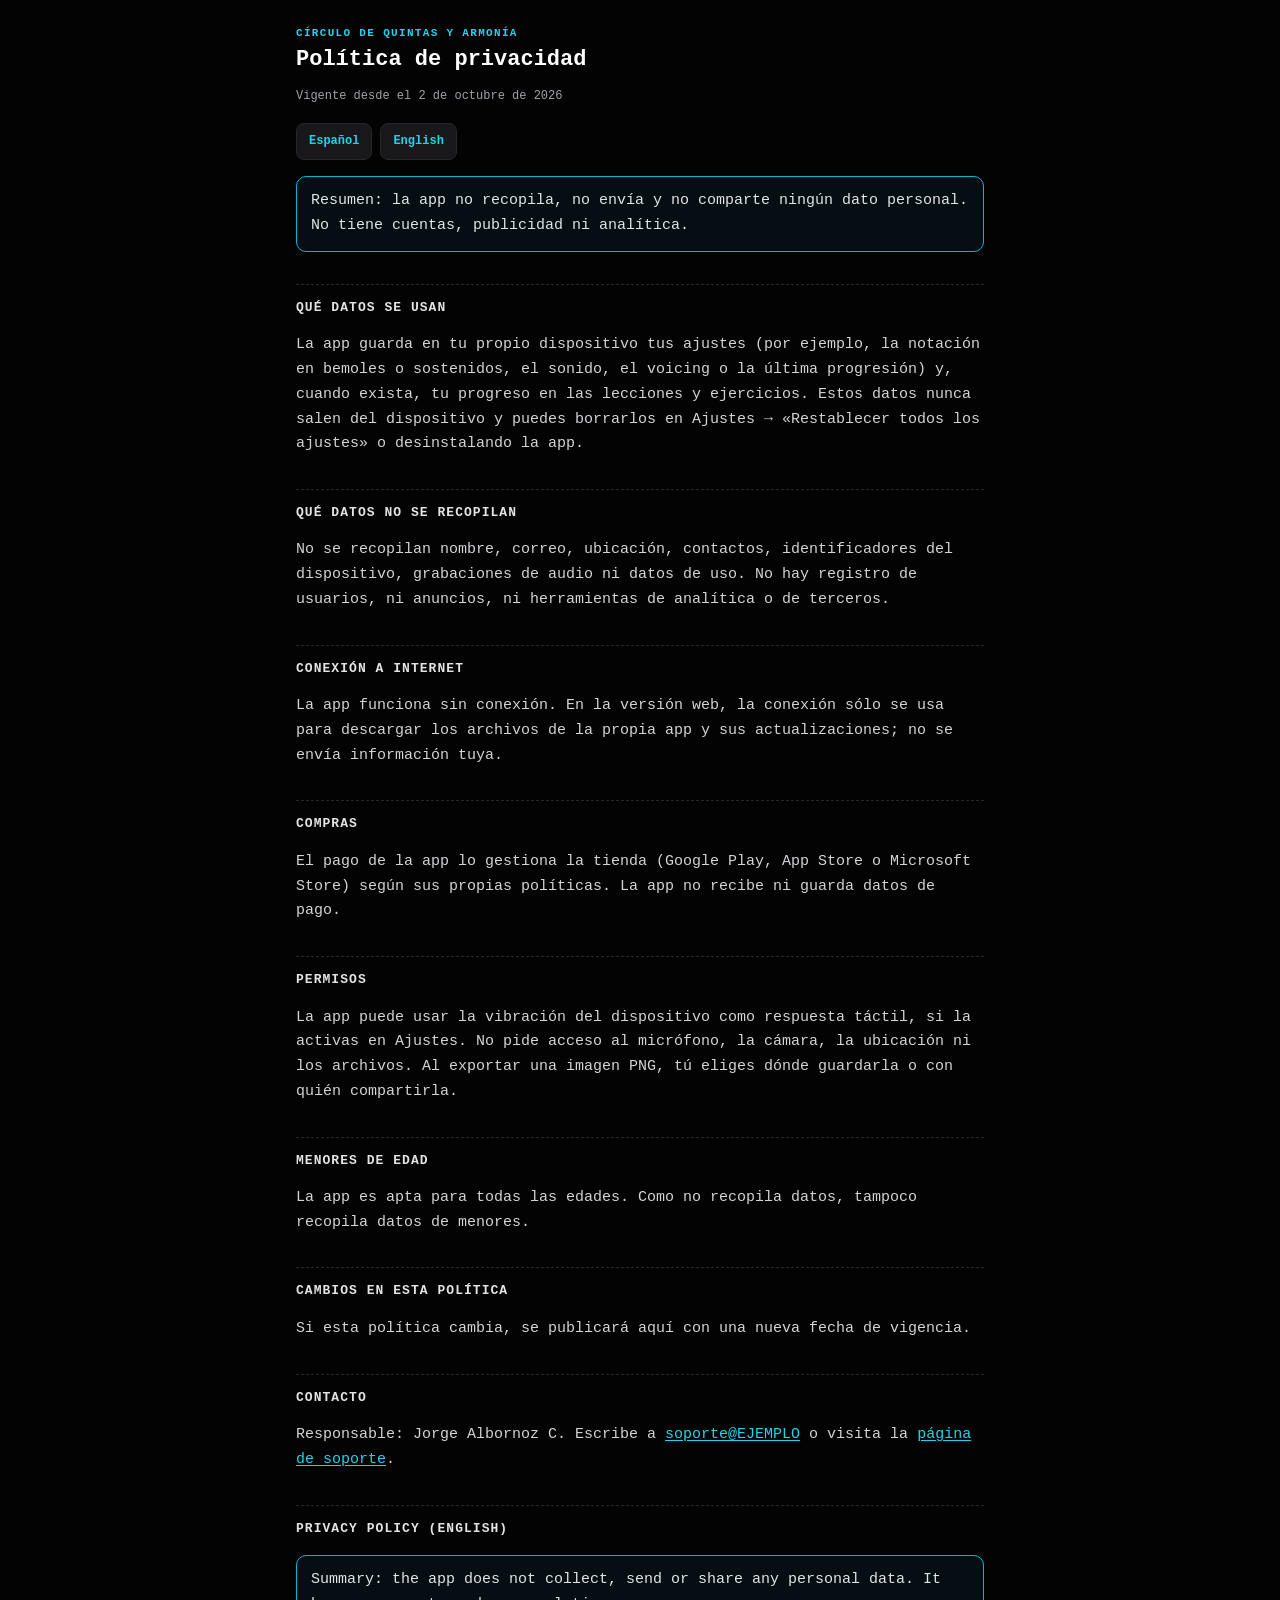
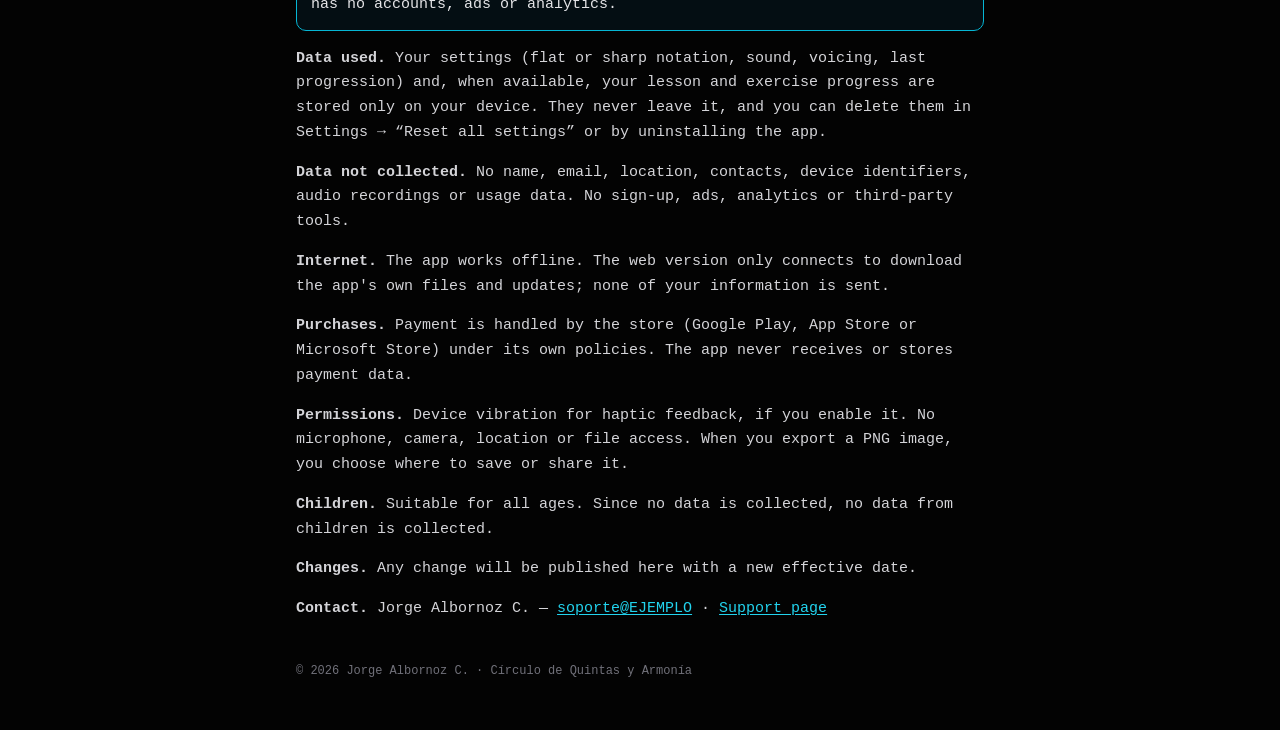
==== legal/privacidad.html @ 40c4ffc7 "Páginas legales desde la app (350a879)" ====
<!DOCTYPE html>
<html lang="es">
<head>
    <meta charset="UTF-8">
    <meta name="viewport" content="width=device-width, initial-scale=1, viewport-fit=cover">
    <meta name="theme-color" content="#030303">
    <title>Política de privacidad · Círculo de Quintas y Armonía</title>
    <link rel="icon" href="../icons/icon.svg" type="image/svg+xml">
    <link rel="stylesheet" href="legal.css">
</head>
<body>
<main>
    <p class="k">Círculo de Quintas y Armonía</p>
    <h1>Política de privacidad</h1>
    <p class="meta">Vigente desde el 2 de octubre de 2026</p>
    <nav class="lang" aria-label="Idioma / Language"><a href="#es" aria-current="true">Español</a><a href="#en" lang="en">English</a></nav>

    <section id="es">
        <p class="card">Resumen: la app no recopila, no envía y no comparte ningún dato personal. No tiene cuentas, publicidad ni analítica.</p>

        <h2>Qué datos se usan</h2>
        <p>La app guarda en tu propio dispositivo tus ajustes (por ejemplo, la notación en bemoles o sostenidos, el sonido, el voicing o la última progresión) y, cuando exista, tu progreso en las lecciones y ejercicios. Estos datos nunca salen del dispositivo y puedes borrarlos en Ajustes → «Restablecer todos los ajustes» o desinstalando la app.</p>

        <h2>Qué datos no se recopilan</h2>
        <p>No se recopilan nombre, correo, ubicación, contactos, identificadores del dispositivo, grabaciones de audio ni datos de uso. No hay registro de usuarios, ni anuncios, ni herramientas de analítica o de terceros.</p>

        <h2>Conexión a internet</h2>
        <p>La app funciona sin conexión. En la versión web, la conexión sólo se usa para descargar los archivos de la propia app y sus actualizaciones; no se envía información tuya.</p>

        <h2>Compras</h2>
        <p>El pago de la app lo gestiona la tienda (Google Play, App Store o Microsoft Store) según sus propias políticas. La app no recibe ni guarda datos de pago.</p>

        <h2>Permisos</h2>
        <p>La app puede usar la vibración del dispositivo como respuesta táctil, si la activas en Ajustes. No pide acceso al micrófono, la cámara, la ubicación ni los archivos. Al exportar una imagen PNG, tú eliges dónde guardarla o con quién compartirla.</p>

        <h2>Menores de edad</h2>
        <p>La app es apta para todas las edades. Como no recopila datos, tampoco recopila datos de menores.</p>

        <h2>Cambios en esta política</h2>
        <p>Si esta política cambia, se publicará aquí con una nueva fecha de vigencia.</p>

        <h2>Contacto</h2>
        <p>Responsable: Jorge Albornoz C. Escribe a <a href="mailto:soporte@EJEMPLO">soporte@EJEMPLO</a> o visita la <a href="soporte.html">página de soporte</a>.</p>
    </section>

    <section id="en" lang="en">
        <h2>Privacy policy (English)</h2>
        <p class="card">Summary: the app does not collect, send or share any personal data. It has no accounts, ads or analytics.</p>
        <p><b>Data used.</b> Your settings (flat or sharp notation, sound, voicing, last progression) and, when available, your lesson and exercise progress are stored only on your device. They never leave it, and you can delete them in Settings → “Reset all settings” or by uninstalling the app.</p>
        <p><b>Data not collected.</b> No name, email, location, contacts, device identifiers, audio recordings or usage data. No sign-up, ads, analytics or third-party tools.</p>
        <p><b>Internet.</b> The app works offline. The web version only connects to download the app's own files and updates; none of your information is sent.</p>
        <p><b>Purchases.</b> Payment is handled by the store (Google Play, App Store or Microsoft Store) under its own policies. The app never receives or stores payment data.</p>
        <p><b>Permissions.</b> Device vibration for haptic feedback, if you enable it. No microphone, camera, location or file access. When you export a PNG image, you choose where to save or share it.</p>
        <p><b>Children.</b> Suitable for all ages. Since no data is collected, no data from children is collected.</p>
        <p><b>Changes.</b> Any change will be published here with a new effective date.</p>
        <p><b>Contact.</b> Jorge Albornoz C. — <a href="mailto:soporte@EJEMPLO">soporte@EJEMPLO</a> · <a href="soporte.html#en">Support page</a></p>
    </section>

    <footer>© 2026 Jorge Albornoz C. · Círculo de Quintas y Armonía</footer>
</main>
</body>
</html>
---- legal/legal.css ----
/* legal.css — Páginas de privacidad y soporte (misma estética que la app: zinc + cian, monoespaciada) */
:root {
    color-scheme: dark;
    --bg: #030303; --z900: #18181b; --z800: #27272a; --z500: #71717a; --z400: #a1a1aa; --z300: #d4d4d8; --z200: #e4e4e7;
    --cy500: #06b6d4; --cy400: #22d3ee;
}
* { box-sizing: border-box; }
html { -webkit-text-size-adjust: 100%; text-size-adjust: 100%; }
body { margin: 0; background: var(--bg); color: var(--z300); font-family: monospace; font-size: 15px; line-height: 1.65; }
main { max-width: 720px; margin: 0 auto; padding: max(24px, env(safe-area-inset-top)) 16px 48px; }
.k { margin: 0 0 4px; font-size: 11px; font-weight: 700; letter-spacing: 0.12em; text-transform: uppercase; color: var(--cy400); }
h1 { margin: 0 0 6px; font-size: 22px; line-height: 1.3; color: #fff; }
h2 { margin: 32px 0 8px; padding-top: 12px; border-top: 1px dashed var(--z800); font-size: 13px; letter-spacing: 0.08em; text-transform: uppercase; color: var(--z200); }
p, li { color: var(--z300); }
.meta { font-size: 12px; color: var(--z400); }
a { color: var(--cy400); text-underline-offset: 2px; }
a:focus-visible { outline: 2px solid var(--cy500); outline-offset: 2px; }
.lang { display: flex; gap: 8px; margin: 16px 0 8px; }
.lang a { padding: 8px 12px; border: 1px solid var(--z800); border-radius: 8px; background: var(--z900); text-decoration: none; font-size: 12px; font-weight: 700; }
.card { margin: 16px 0; padding: 12px 14px; border: 1px solid var(--cy500); border-radius: 10px; background: rgba(8, 51, 68, 0.25); color: var(--z200); }
dt { margin-top: 14px; font-weight: 700; color: var(--z200); }
dd { margin: 4px 0 0; }
footer { margin-top: 40px; font-size: 12px; color: var(--z500); }
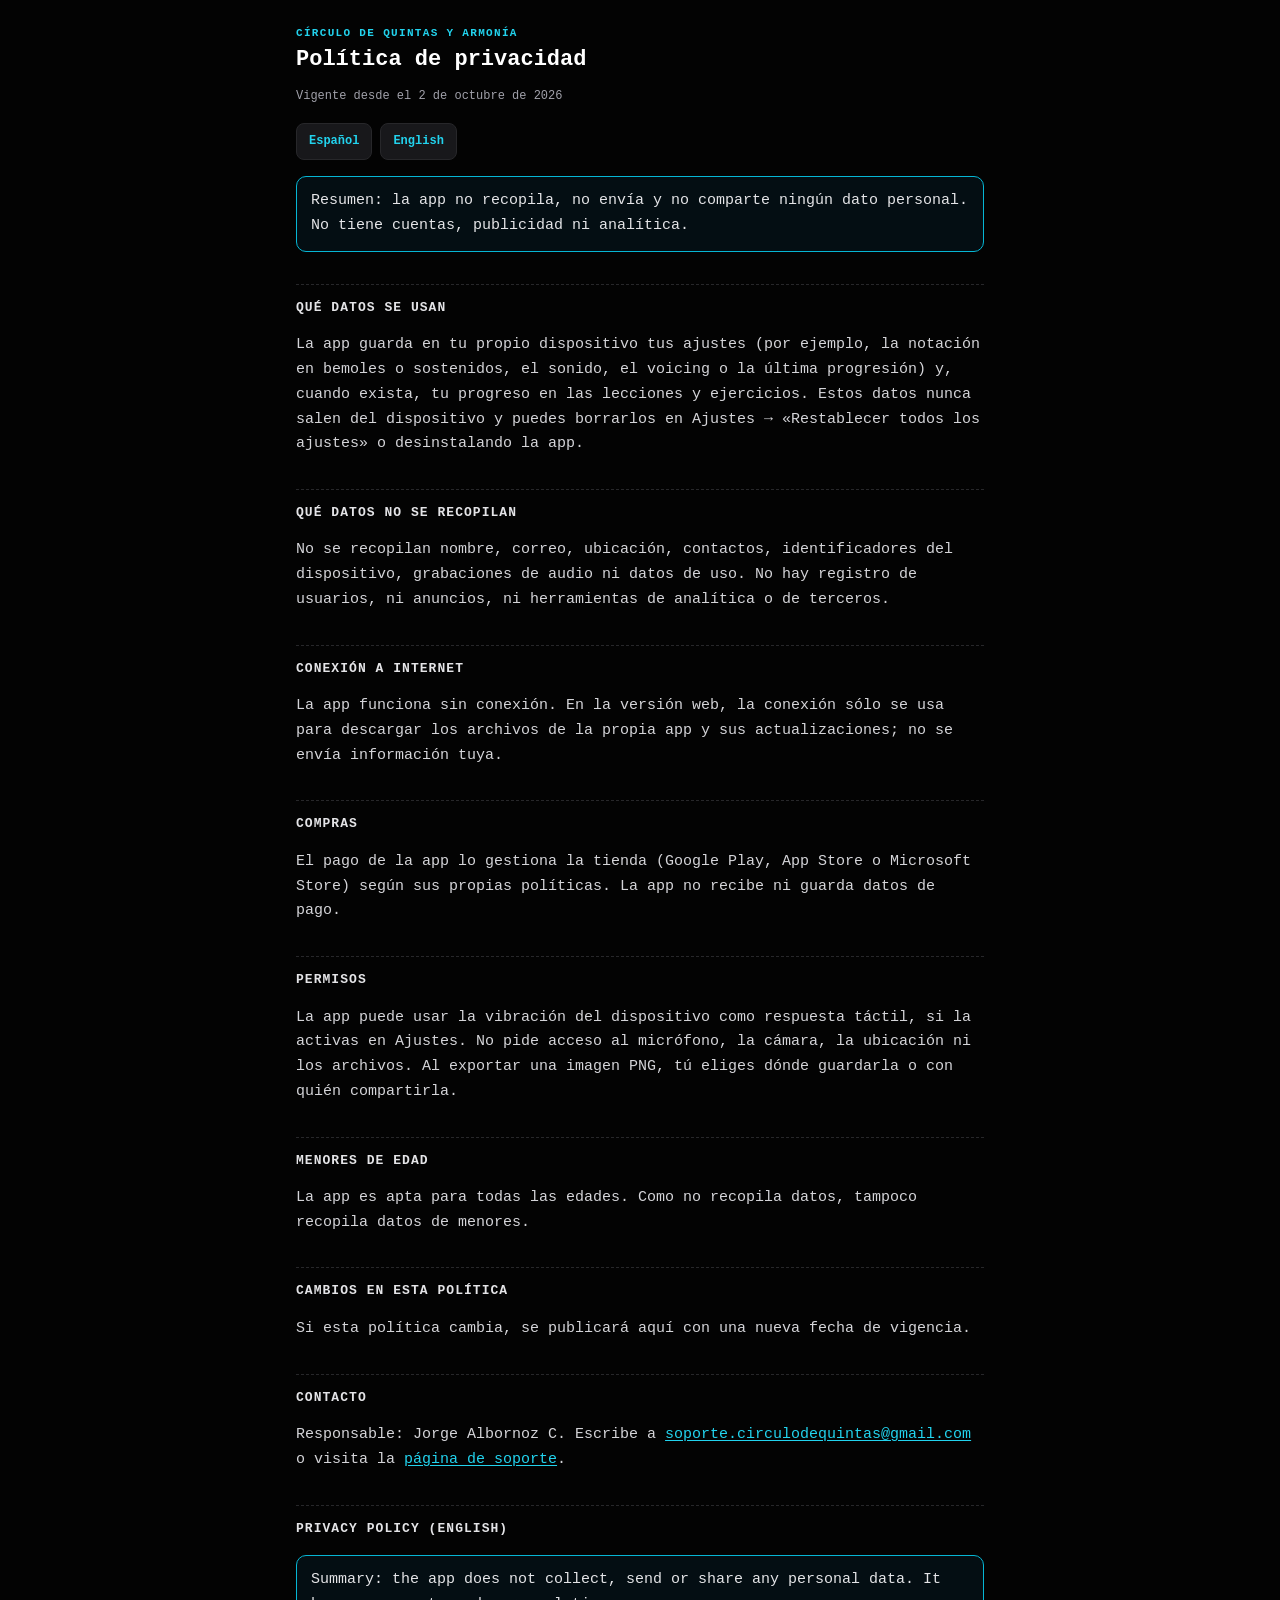
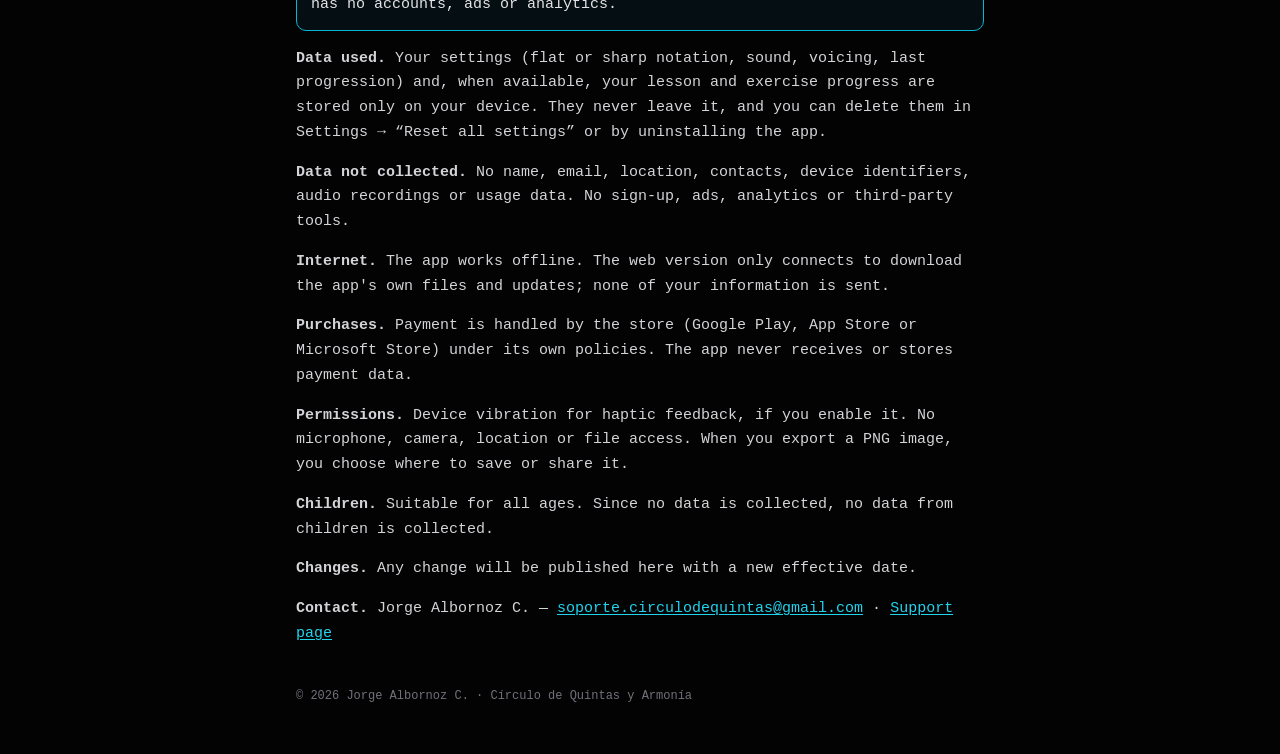
==== commit b777f906: "Páginas legales desde la app (2d35373)" ====
--- a/legal/privacidad.html
+++ b/legal/privacidad.html
@@ -40,7 +40,7 @@
         <p>Si esta política cambia, se publicará aquí con una nueva fecha de vigencia.</p>
 
         <h2>Contacto</h2>
-        <p>Responsable: Jorge Albornoz C. Escribe a <a href="mailto:soporte@EJEMPLO">soporte@EJEMPLO</a> o visita la <a href="soporte.html">página de soporte</a>.</p>
+        <p>Responsable: Jorge Albornoz C. Escribe a <a href="mailto:soporte.circulodequintas@gmail.com">soporte.circulodequintas@gmail.com</a> o visita la <a href="soporte.html">página de soporte</a>.</p>
     </section>
 
     <section id="en" lang="en">
@@ -53,7 +53,7 @@
         <p><b>Permissions.</b> Device vibration for haptic feedback, if you enable it. No microphone, camera, location or file access. When you export a PNG image, you choose where to save or share it.</p>
         <p><b>Children.</b> Suitable for all ages. Since no data is collected, no data from children is collected.</p>
         <p><b>Changes.</b> Any change will be published here with a new effective date.</p>
-        <p><b>Contact.</b> Jorge Albornoz C. — <a href="mailto:soporte@EJEMPLO">soporte@EJEMPLO</a> · <a href="soporte.html#en">Support page</a></p>
+        <p><b>Contact.</b> Jorge Albornoz C. — <a href="mailto:soporte.circulodequintas@gmail.com">soporte.circulodequintas@gmail.com</a> · <a href="soporte.html#en">Support page</a></p>
     </section>
 
     <footer>© 2026 Jorge Albornoz C. · Círculo de Quintas y Armonía</footer>
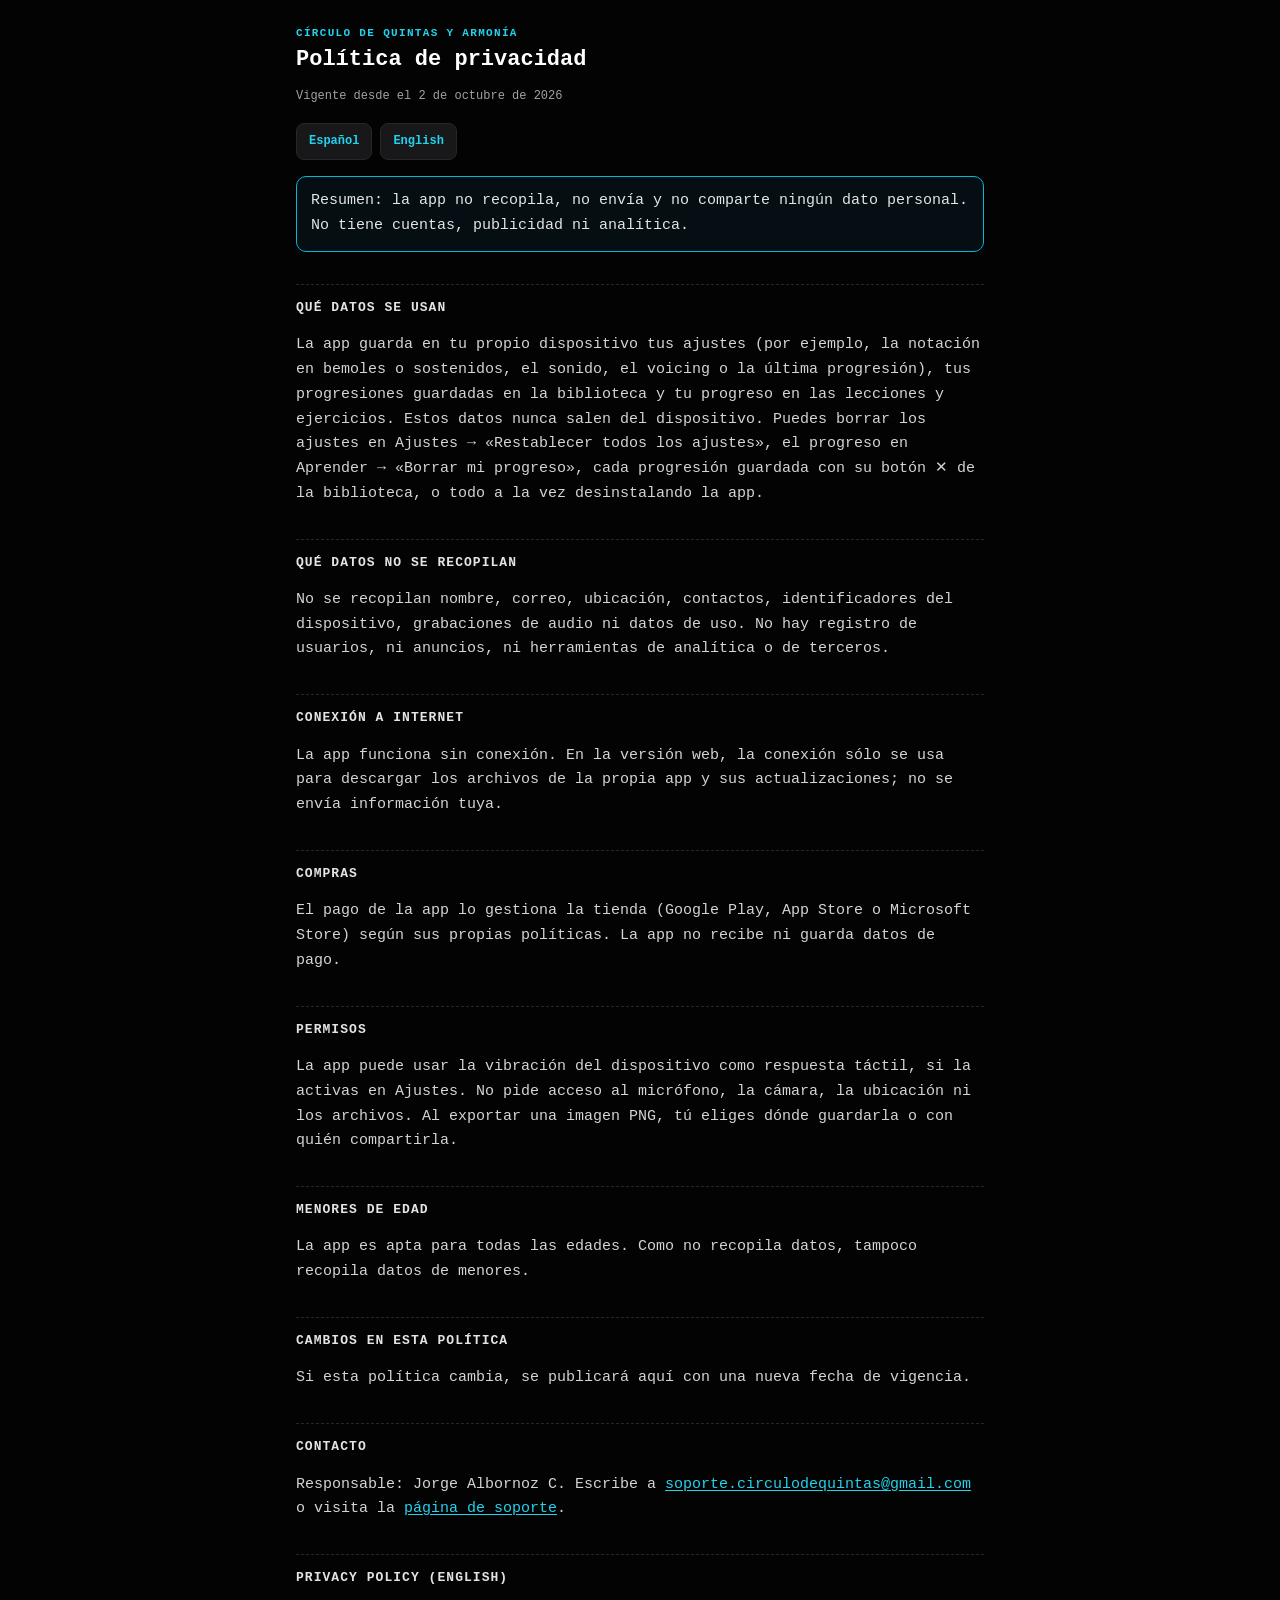
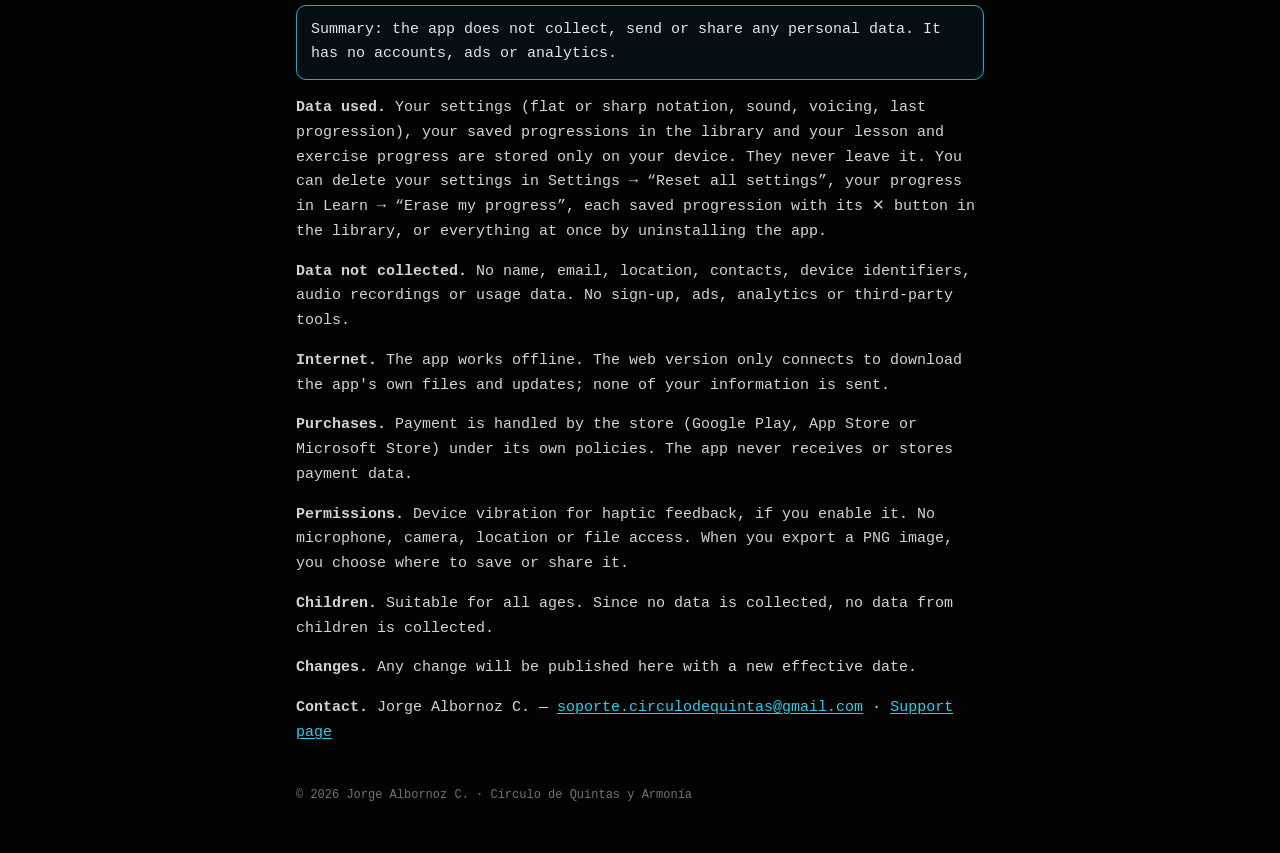
==== commit 57ac3f9b: "Páginas legales desde la app (f0534f8)" ====
--- a/legal/privacidad.html
+++ b/legal/privacidad.html
@@ -19,7 +19,7 @@
         <p class="card">Resumen: la app no recopila, no envía y no comparte ningún dato personal. No tiene cuentas, publicidad ni analítica.</p>
 
         <h2>Qué datos se usan</h2>
-        <p>La app guarda en tu propio dispositivo tus ajustes (por ejemplo, la notación en bemoles o sostenidos, el sonido, el voicing o la última progresión) y, cuando exista, tu progreso en las lecciones y ejercicios. Estos datos nunca salen del dispositivo y puedes borrarlos en Ajustes → «Restablecer todos los ajustes» o desinstalando la app.</p>
+        <p>La app guarda en tu propio dispositivo tus ajustes (por ejemplo, la notación en bemoles o sostenidos, el sonido, el voicing o la última progresión), tus progresiones guardadas en la biblioteca y tu progreso en las lecciones y ejercicios. Estos datos nunca salen del dispositivo. Puedes borrar los ajustes en Ajustes → «Restablecer todos los ajustes», el progreso en Aprender → «Borrar mi progreso», cada progresión guardada con su botón ✕ de la biblioteca, o todo a la vez desinstalando la app.</p>
 
         <h2>Qué datos no se recopilan</h2>
         <p>No se recopilan nombre, correo, ubicación, contactos, identificadores del dispositivo, grabaciones de audio ni datos de uso. No hay registro de usuarios, ni anuncios, ni herramientas de analítica o de terceros.</p>
@@ -46,7 +46,7 @@
     <section id="en" lang="en">
         <h2>Privacy policy (English)</h2>
         <p class="card">Summary: the app does not collect, send or share any personal data. It has no accounts, ads or analytics.</p>
-        <p><b>Data used.</b> Your settings (flat or sharp notation, sound, voicing, last progression) and, when available, your lesson and exercise progress are stored only on your device. They never leave it, and you can delete them in Settings → “Reset all settings” or by uninstalling the app.</p>
+        <p><b>Data used.</b> Your settings (flat or sharp notation, sound, voicing, last progression), your saved progressions in the library and your lesson and exercise progress are stored only on your device. They never leave it. You can delete your settings in Settings → “Reset all settings”, your progress in Learn → “Erase my progress”, each saved progression with its ✕ button in the library, or everything at once by uninstalling the app.</p>
         <p><b>Data not collected.</b> No name, email, location, contacts, device identifiers, audio recordings or usage data. No sign-up, ads, analytics or third-party tools.</p>
         <p><b>Internet.</b> The app works offline. The web version only connects to download the app's own files and updates; none of your information is sent.</p>
         <p><b>Purchases.</b> Payment is handled by the store (Google Play, App Store or Microsoft Store) under its own policies. The app never receives or stores payment data.</p>
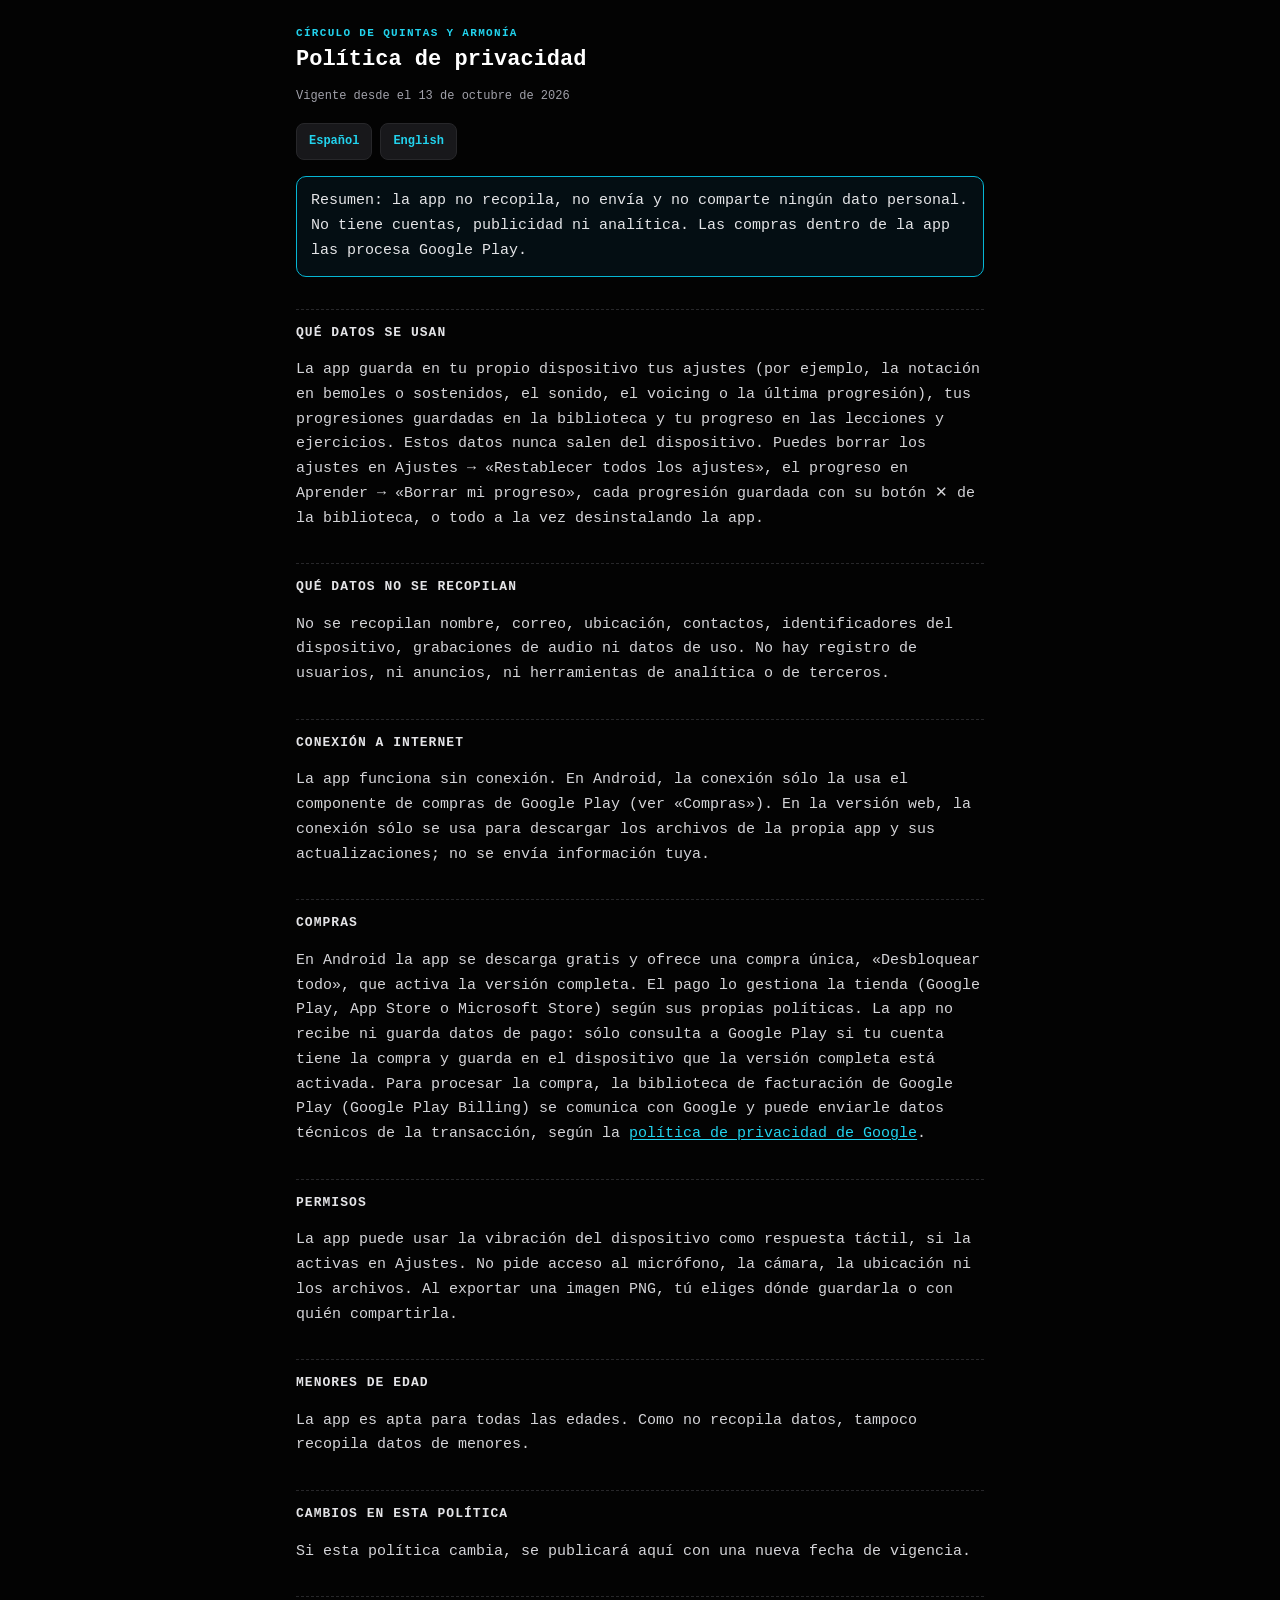
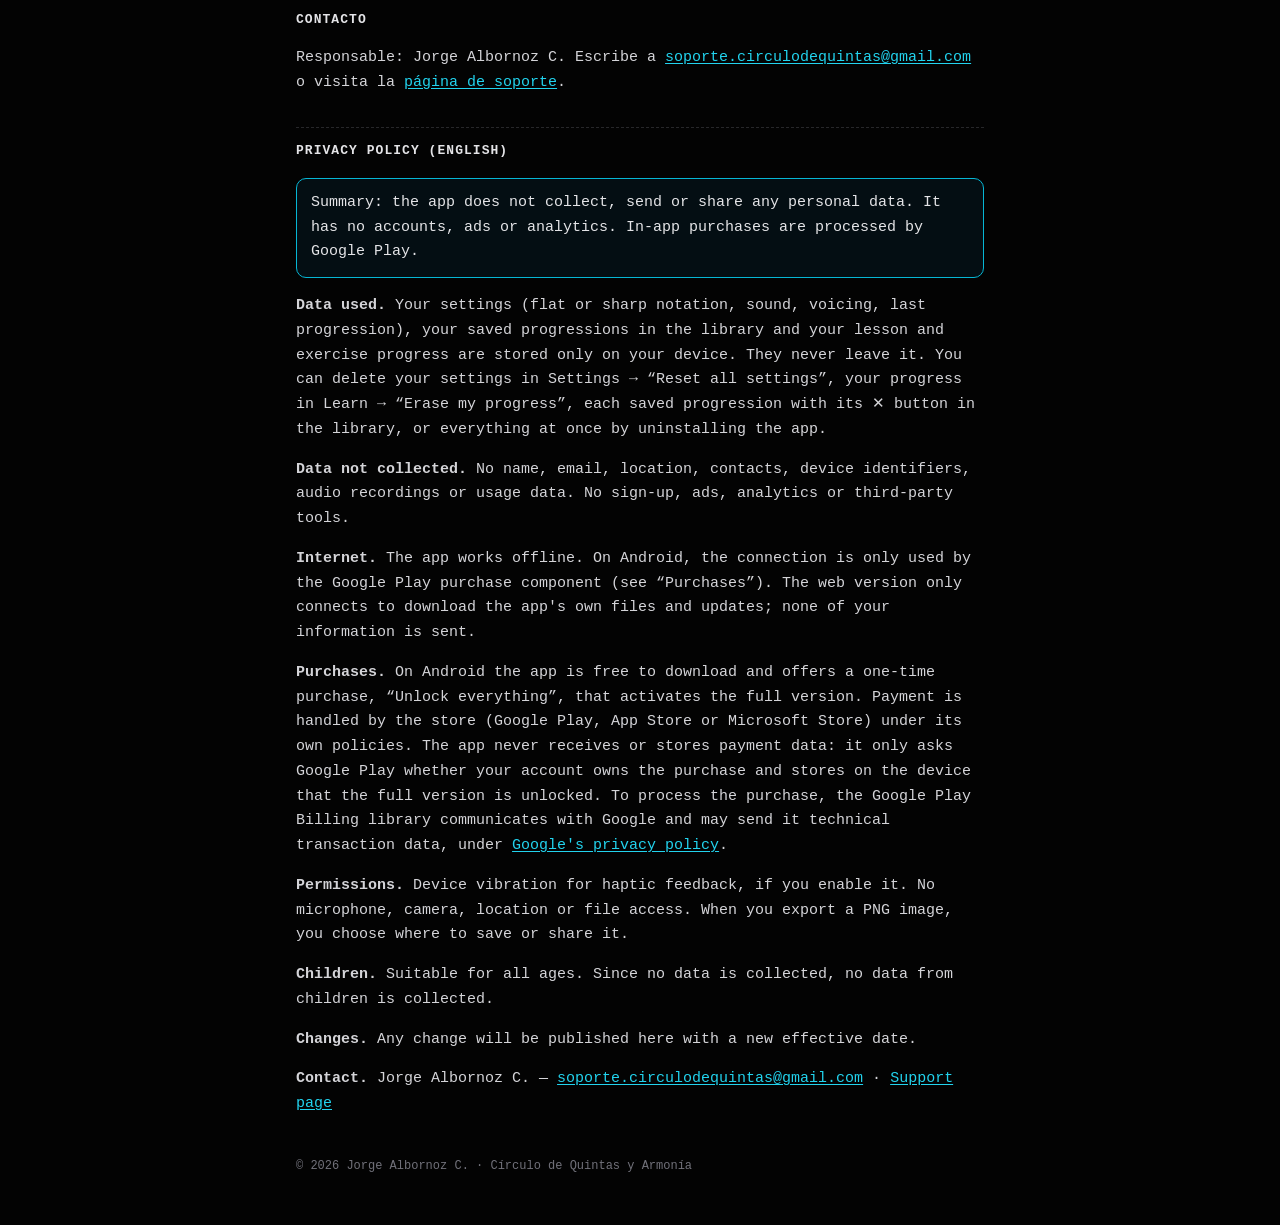
==== commit 678948a6: "Páginas legales desde la app (63ea4b3)" ====
--- a/legal/privacidad.html
+++ b/legal/privacidad.html
@@ -12,11 +12,11 @@
 <main>
     <p class="k">Círculo de Quintas y Armonía</p>
     <h1>Política de privacidad</h1>
-    <p class="meta">Vigente desde el 2 de octubre de 2026</p>
+    <p class="meta">Vigente desde el 13 de octubre de 2026</p>
     <nav class="lang" aria-label="Idioma / Language"><a href="#es" aria-current="true">Español</a><a href="#en" lang="en">English</a></nav>
 
     <section id="es">
-        <p class="card">Resumen: la app no recopila, no envía y no comparte ningún dato personal. No tiene cuentas, publicidad ni analítica.</p>
+        <p class="card">Resumen: la app no recopila, no envía y no comparte ningún dato personal. No tiene cuentas, publicidad ni analítica. Las compras dentro de la app las procesa Google Play.</p>
 
         <h2>Qué datos se usan</h2>
         <p>La app guarda en tu propio dispositivo tus ajustes (por ejemplo, la notación en bemoles o sostenidos, el sonido, el voicing o la última progresión), tus progresiones guardadas en la biblioteca y tu progreso en las lecciones y ejercicios. Estos datos nunca salen del dispositivo. Puedes borrar los ajustes en Ajustes → «Restablecer todos los ajustes», el progreso en Aprender → «Borrar mi progreso», cada progresión guardada con su botón ✕ de la biblioteca, o todo a la vez desinstalando la app.</p>
@@ -25,10 +25,10 @@
         <p>No se recopilan nombre, correo, ubicación, contactos, identificadores del dispositivo, grabaciones de audio ni datos de uso. No hay registro de usuarios, ni anuncios, ni herramientas de analítica o de terceros.</p>
 
         <h2>Conexión a internet</h2>
-        <p>La app funciona sin conexión. En la versión web, la conexión sólo se usa para descargar los archivos de la propia app y sus actualizaciones; no se envía información tuya.</p>
+        <p>La app funciona sin conexión. En Android, la conexión sólo la usa el componente de compras de Google Play (ver «Compras»). En la versión web, la conexión sólo se usa para descargar los archivos de la propia app y sus actualizaciones; no se envía información tuya.</p>
 
         <h2>Compras</h2>
-        <p>El pago de la app lo gestiona la tienda (Google Play, App Store o Microsoft Store) según sus propias políticas. La app no recibe ni guarda datos de pago.</p>
+        <p>En Android la app se descarga gratis y ofrece una compra única, «Desbloquear todo», que activa la versión completa. El pago lo gestiona la tienda (Google Play, App Store o Microsoft Store) según sus propias políticas. La app no recibe ni guarda datos de pago: sólo consulta a Google Play si tu cuenta tiene la compra y guarda en el dispositivo que la versión completa está activada. Para procesar la compra, la biblioteca de facturación de Google Play (Google Play Billing) se comunica con Google y puede enviarle datos técnicos de la transacción, según la <a href="https://policies.google.com/privacy">política de privacidad de Google</a>.</p>
 
         <h2>Permisos</h2>
         <p>La app puede usar la vibración del dispositivo como respuesta táctil, si la activas en Ajustes. No pide acceso al micrófono, la cámara, la ubicación ni los archivos. Al exportar una imagen PNG, tú eliges dónde guardarla o con quién compartirla.</p>
@@ -45,11 +45,11 @@
 
     <section id="en" lang="en">
         <h2>Privacy policy (English)</h2>
-        <p class="card">Summary: the app does not collect, send or share any personal data. It has no accounts, ads or analytics.</p>
+        <p class="card">Summary: the app does not collect, send or share any personal data. It has no accounts, ads or analytics. In-app purchases are processed by Google Play.</p>
         <p><b>Data used.</b> Your settings (flat or sharp notation, sound, voicing, last progression), your saved progressions in the library and your lesson and exercise progress are stored only on your device. They never leave it. You can delete your settings in Settings → “Reset all settings”, your progress in Learn → “Erase my progress”, each saved progression with its ✕ button in the library, or everything at once by uninstalling the app.</p>
         <p><b>Data not collected.</b> No name, email, location, contacts, device identifiers, audio recordings or usage data. No sign-up, ads, analytics or third-party tools.</p>
-        <p><b>Internet.</b> The app works offline. The web version only connects to download the app's own files and updates; none of your information is sent.</p>
-        <p><b>Purchases.</b> Payment is handled by the store (Google Play, App Store or Microsoft Store) under its own policies. The app never receives or stores payment data.</p>
+        <p><b>Internet.</b> The app works offline. On Android, the connection is only used by the Google Play purchase component (see “Purchases”). The web version only connects to download the app's own files and updates; none of your information is sent.</p>
+        <p><b>Purchases.</b> On Android the app is free to download and offers a one-time purchase, “Unlock everything”, that activates the full version. Payment is handled by the store (Google Play, App Store or Microsoft Store) under its own policies. The app never receives or stores payment data: it only asks Google Play whether your account owns the purchase and stores on the device that the full version is unlocked. To process the purchase, the Google Play Billing library communicates with Google and may send it technical transaction data, under <a href="https://policies.google.com/privacy">Google's privacy policy</a>.</p>
         <p><b>Permissions.</b> Device vibration for haptic feedback, if you enable it. No microphone, camera, location or file access. When you export a PNG image, you choose where to save or share it.</p>
         <p><b>Children.</b> Suitable for all ages. Since no data is collected, no data from children is collected.</p>
         <p><b>Changes.</b> Any change will be published here with a new effective date.</p>
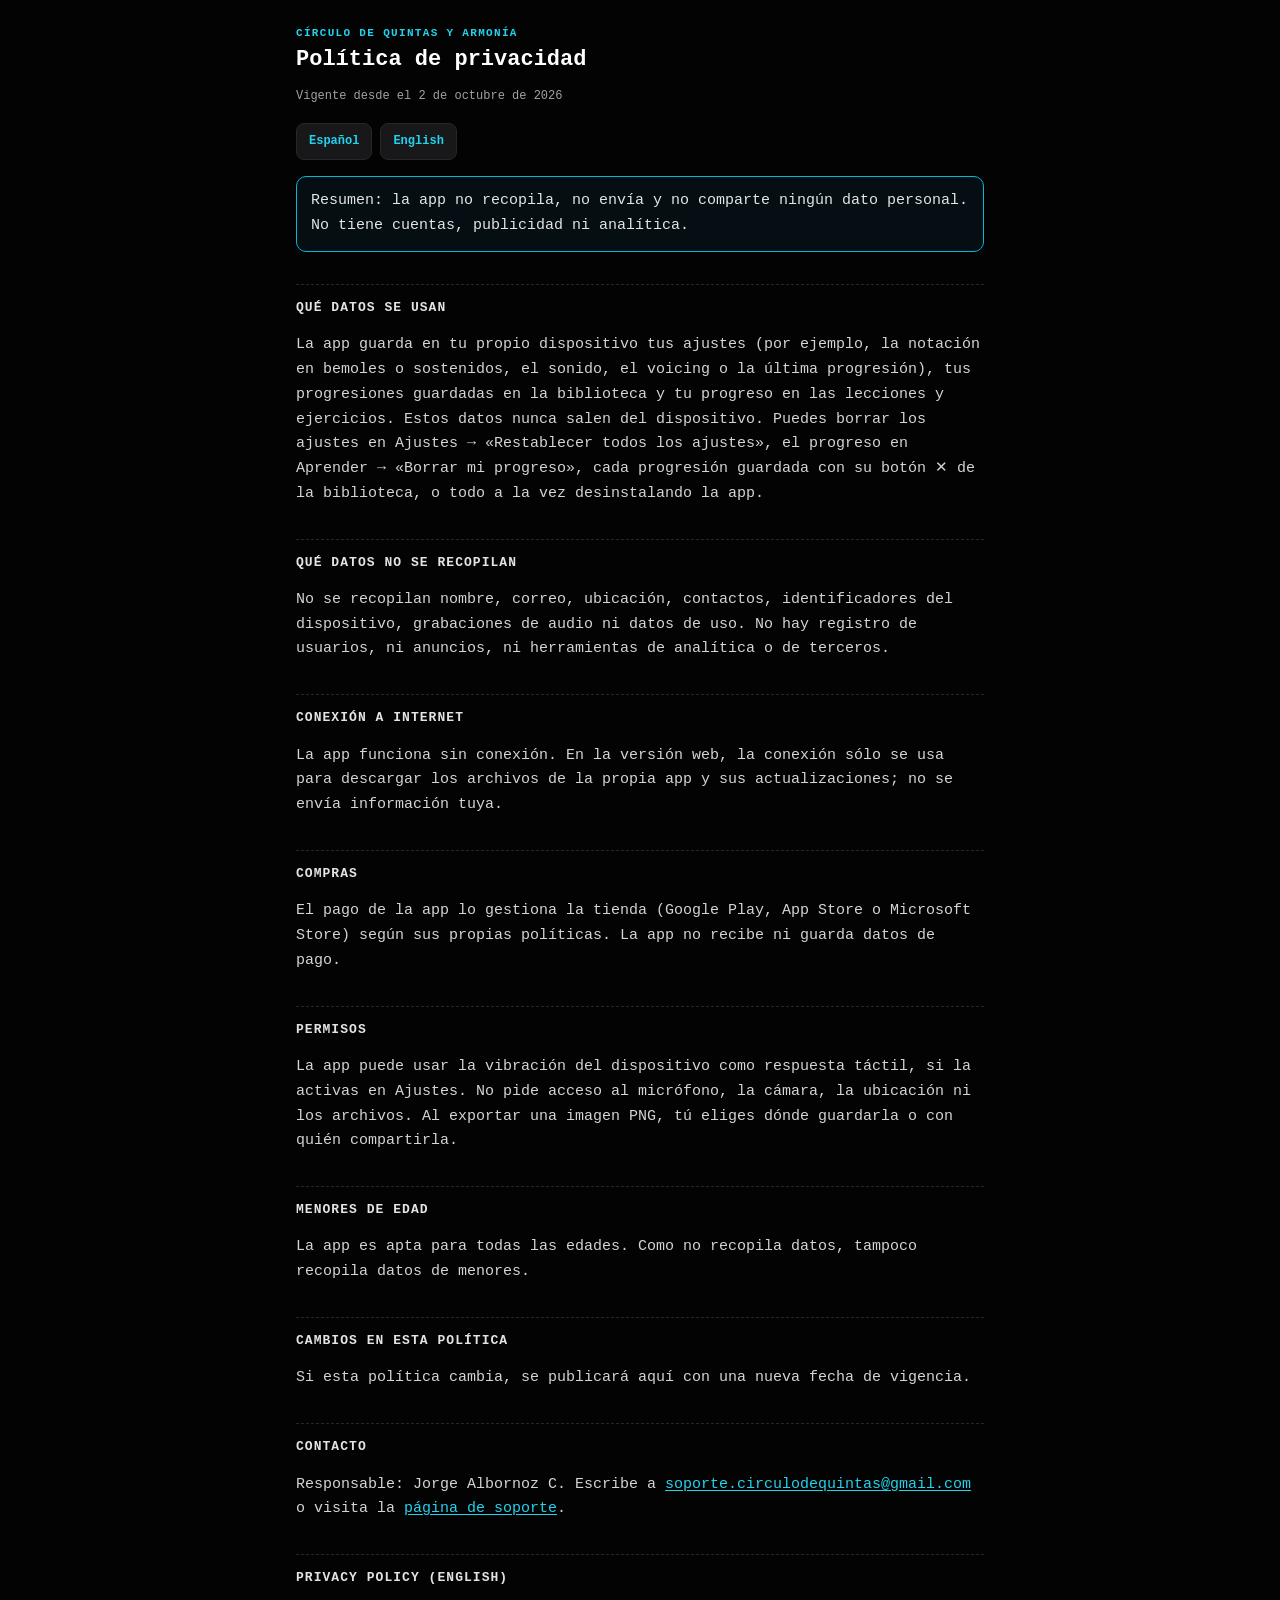
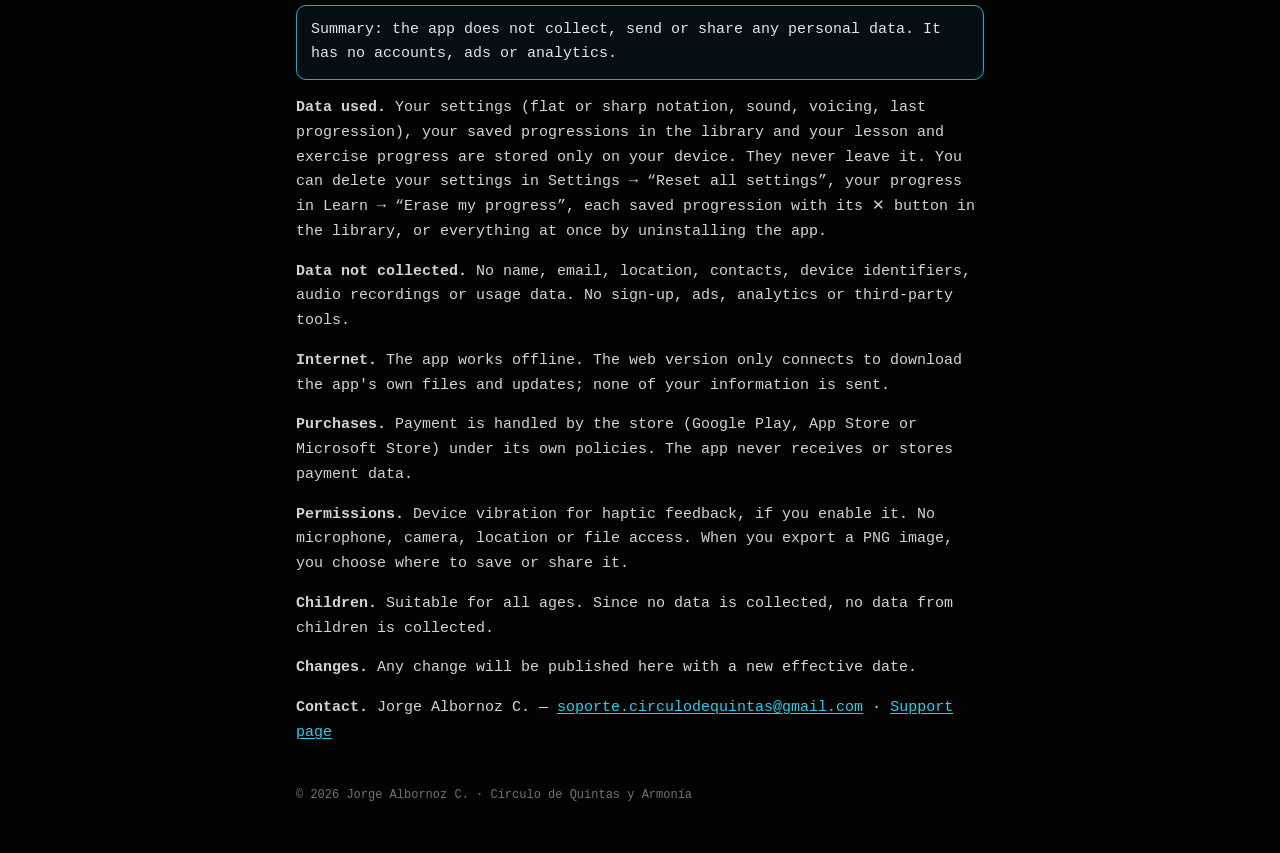
==== commit c8cb65f8: "Páginas legales desde la app (35e154d)" ====
--- a/legal/privacidad.html
+++ b/legal/privacidad.html
@@ -12,11 +12,11 @@
 <main>
     <p class="k">Círculo de Quintas y Armonía</p>
     <h1>Política de privacidad</h1>
-    <p class="meta">Vigente desde el 13 de octubre de 2026</p>
+    <p class="meta">Vigente desde el 2 de octubre de 2026</p>
     <nav class="lang" aria-label="Idioma / Language"><a href="#es" aria-current="true">Español</a><a href="#en" lang="en">English</a></nav>
 
     <section id="es">
-        <p class="card">Resumen: la app no recopila, no envía y no comparte ningún dato personal. No tiene cuentas, publicidad ni analítica. Las compras dentro de la app las procesa Google Play.</p>
+        <p class="card">Resumen: la app no recopila, no envía y no comparte ningún dato personal. No tiene cuentas, publicidad ni analítica.</p>
 
         <h2>Qué datos se usan</h2>
         <p>La app guarda en tu propio dispositivo tus ajustes (por ejemplo, la notación en bemoles o sostenidos, el sonido, el voicing o la última progresión), tus progresiones guardadas en la biblioteca y tu progreso en las lecciones y ejercicios. Estos datos nunca salen del dispositivo. Puedes borrar los ajustes en Ajustes → «Restablecer todos los ajustes», el progreso en Aprender → «Borrar mi progreso», cada progresión guardada con su botón ✕ de la biblioteca, o todo a la vez desinstalando la app.</p>
@@ -25,10 +25,10 @@
         <p>No se recopilan nombre, correo, ubicación, contactos, identificadores del dispositivo, grabaciones de audio ni datos de uso. No hay registro de usuarios, ni anuncios, ni herramientas de analítica o de terceros.</p>
 
         <h2>Conexión a internet</h2>
-        <p>La app funciona sin conexión. En Android, la conexión sólo la usa el componente de compras de Google Play (ver «Compras»). En la versión web, la conexión sólo se usa para descargar los archivos de la propia app y sus actualizaciones; no se envía información tuya.</p>
+        <p>La app funciona sin conexión. En la versión web, la conexión sólo se usa para descargar los archivos de la propia app y sus actualizaciones; no se envía información tuya.</p>
 
         <h2>Compras</h2>
-        <p>En Android la app se descarga gratis y ofrece una compra única, «Desbloquear todo», que activa la versión completa. El pago lo gestiona la tienda (Google Play, App Store o Microsoft Store) según sus propias políticas. La app no recibe ni guarda datos de pago: sólo consulta a Google Play si tu cuenta tiene la compra y guarda en el dispositivo que la versión completa está activada. Para procesar la compra, la biblioteca de facturación de Google Play (Google Play Billing) se comunica con Google y puede enviarle datos técnicos de la transacción, según la <a href="https://policies.google.com/privacy">política de privacidad de Google</a>.</p>
+        <p>El pago de la app lo gestiona la tienda (Google Play, App Store o Microsoft Store) según sus propias políticas. La app no recibe ni guarda datos de pago.</p>
 
         <h2>Permisos</h2>
         <p>La app puede usar la vibración del dispositivo como respuesta táctil, si la activas en Ajustes. No pide acceso al micrófono, la cámara, la ubicación ni los archivos. Al exportar una imagen PNG, tú eliges dónde guardarla o con quién compartirla.</p>
@@ -45,11 +45,11 @@
 
     <section id="en" lang="en">
         <h2>Privacy policy (English)</h2>
-        <p class="card">Summary: the app does not collect, send or share any personal data. It has no accounts, ads or analytics. In-app purchases are processed by Google Play.</p>
+        <p class="card">Summary: the app does not collect, send or share any personal data. It has no accounts, ads or analytics.</p>
         <p><b>Data used.</b> Your settings (flat or sharp notation, sound, voicing, last progression), your saved progressions in the library and your lesson and exercise progress are stored only on your device. They never leave it. You can delete your settings in Settings → “Reset all settings”, your progress in Learn → “Erase my progress”, each saved progression with its ✕ button in the library, or everything at once by uninstalling the app.</p>
         <p><b>Data not collected.</b> No name, email, location, contacts, device identifiers, audio recordings or usage data. No sign-up, ads, analytics or third-party tools.</p>
-        <p><b>Internet.</b> The app works offline. On Android, the connection is only used by the Google Play purchase component (see “Purchases”). The web version only connects to download the app's own files and updates; none of your information is sent.</p>
-        <p><b>Purchases.</b> On Android the app is free to download and offers a one-time purchase, “Unlock everything”, that activates the full version. Payment is handled by the store (Google Play, App Store or Microsoft Store) under its own policies. The app never receives or stores payment data: it only asks Google Play whether your account owns the purchase and stores on the device that the full version is unlocked. To process the purchase, the Google Play Billing library communicates with Google and may send it technical transaction data, under <a href="https://policies.google.com/privacy">Google's privacy policy</a>.</p>
+        <p><b>Internet.</b> The app works offline. The web version only connects to download the app's own files and updates; none of your information is sent.</p>
+        <p><b>Purchases.</b> Payment is handled by the store (Google Play, App Store or Microsoft Store) under its own policies. The app never receives or stores payment data.</p>
         <p><b>Permissions.</b> Device vibration for haptic feedback, if you enable it. No microphone, camera, location or file access. When you export a PNG image, you choose where to save or share it.</p>
         <p><b>Children.</b> Suitable for all ages. Since no data is collected, no data from children is collected.</p>
         <p><b>Changes.</b> Any change will be published here with a new effective date.</p>
